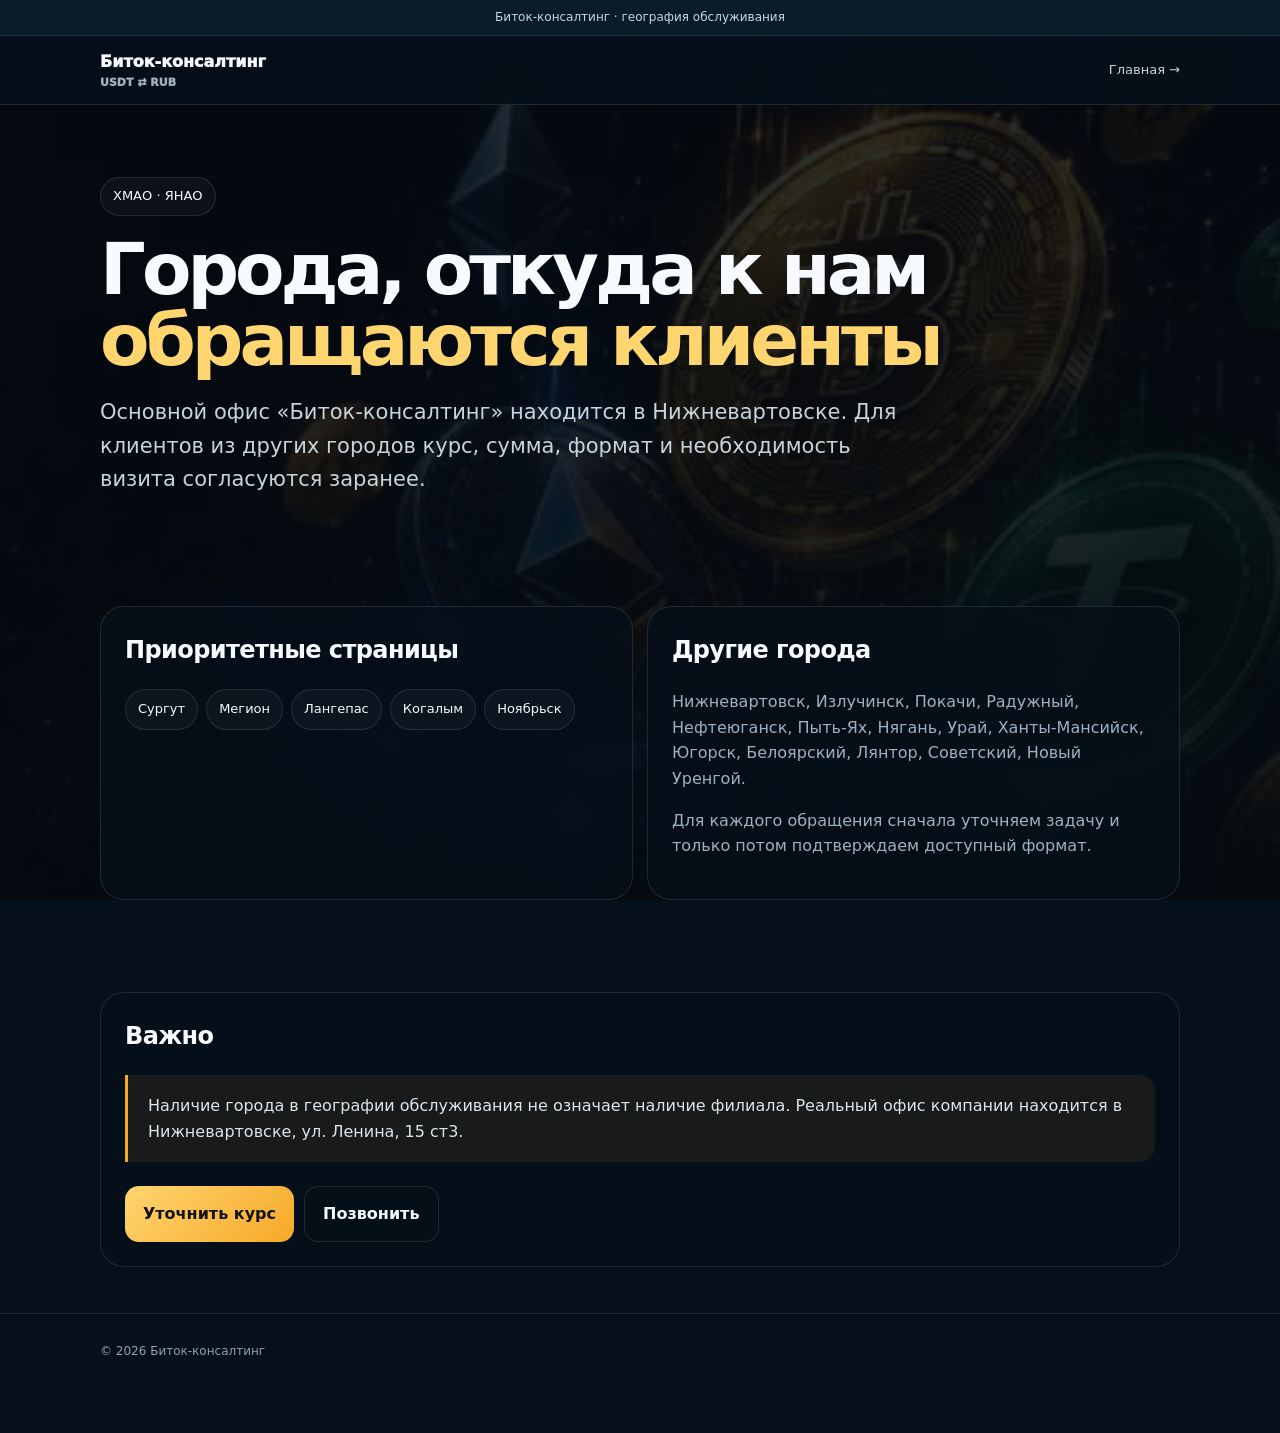
==== cities/index.html @ f804a74f "SEO: publish priority city service pages and hub" ====
<!doctype html><html lang="ru"><head><meta charset="utf-8"><meta name="viewport" content="width=device-width,initial-scale=1"><title>Города обслуживания — Биток-консалтинг</title><meta name="description" content="География работы Биток-консалтинг: Нижневартовск, Мегион, Сургут, Лангепас, Когалым, Ноябрьск и другие города ХМАО и ЯНАО."><meta name="robots" content="index,follow"><link rel="canonical" href="https://bitok-consulting.github.io/cities/"><link rel="stylesheet" href="/assets/city-pages.css"><link rel="icon" href="/favicon.svg" type="image/svg+xml"></head><body><div class="top">Биток-консалтинг · география обслуживания</div><nav class="nav"><div class="wrap navin"><a class="brand" href="/">Биток-консалтинг<small>USDT ⇄ RUB</small></a><a class="back" href="/">Главная →</a></div></nav><main><div class="wrap hero"><span class="eyebrow">ХМАО · ЯНАО</span><h1>Города, откуда к нам <span class="gold">обращаются клиенты</span></h1><p class="lead">Основной офис «Биток-консалтинг» находится в Нижневартовске. Для клиентов из других городов курс, сумма, формат и необходимость визита согласуются заранее.</p></div><section><div class="wrap grid"><div class="card"><h2>Приоритетные страницы</h2><div class="cities"><a class="city" href="/surgut/">Сургут</a><a class="city" href="/megion/">Мегион</a><a class="city" href="/langepas/">Лангепас</a><a class="city" href="/kogalym/">Когалым</a><a class="city" href="/noyabrsk/">Ноябрьск</a></div></div><div class="card"><h2>Другие города</h2><p>Нижневартовск, Излучинск, Покачи, Радужный, Нефтеюганск, Пыть-Ях, Нягань, Урай, Ханты-Мансийск, Югорск, Белоярский, Лянтор, Советский, Новый Уренгой.</p><p>Для каждого обращения сначала уточняем задачу и только потом подтверждаем доступный формат.</p></div></div></section><section><div class="wrap card"><h2>Важно</h2><div class="notice">Наличие города в географии обслуживания не означает наличие филиала. Реальный офис компании находится в Нижневартовске, ул. Ленина, 15 ст3.</div><div class="actions"><a class="btn primary" href="https://wa.me/79048701122" target="_blank" rel="noopener">Уточнить курс</a><a class="btn" href="tel:+79048701122">Позвонить</a></div></div></section></main><footer class="footer"><div class="wrap">© 2026 Биток-консалтинг</div></footer></body></html>
---- assets/city-pages.css ----
:root{--bg:#06101a;--text:#f7fbff;--muted:#9fb1c0;--line:rgba(255,255,255,.11);--gold:#f6a928;--gold2:#ffd56f;--green:#42e2b0;--r:24px}
*{box-sizing:border-box}html{scroll-behavior:smooth}body{margin:0;background:#06101a;color:var(--text);font-family:Inter,system-ui,-apple-system,"Segoe UI",Roboto,Arial,sans-serif;line-height:1.6}
body:before{content:"";position:fixed;inset:0;background:linear-gradient(rgba(5,10,16,.82),rgba(5,10,16,.94)),url("/assets/crypto-bg.svg") center/cover no-repeat;z-index:-1}
a{color:inherit;text-decoration:none}.wrap{width:min(1080px,calc(100% - 30px));margin:auto}.top{padding:8px 12px;text-align:center;font-size:12px;color:#cbd7df;border-bottom:1px solid var(--line);background:#0b1b28}.nav{position:sticky;top:0;z-index:20;background:rgba(6,16,26,.9);backdrop-filter:blur(15px);border-bottom:1px solid var(--line)}.navin{height:68px;display:flex;align-items:center;justify-content:space-between;gap:18px}.brand{font-weight:950}.brand small{display:block;color:var(--muted);font-size:11px}.back{font-size:13px;color:#c8d5de}
.hero{padding:72px 0 42px}.eyebrow{display:inline-block;padding:8px 12px;border:1px solid var(--line);border-radius:999px;background:rgba(255,255,255,.035);font-size:13px}.hero h1{font-size:clamp(42px,6vw,72px);line-height:.98;letter-spacing:-.055em;margin:18px 0}.gold{color:var(--gold2)}.lead{max-width:820px;color:#c8d4dc;font-size:clamp(17px,2vw,21px)}.actions{display:flex;gap:10px;flex-wrap:wrap;margin-top:24px}.btn{display:inline-flex;justify-content:center;align-items:center;padding:14px 18px;border:1px solid var(--line);border-radius:14px;background:rgba(6,16,26,.72);font-weight:900}.btn.primary{border:0;background:linear-gradient(135deg,var(--gold2),var(--gold));color:#111}
section{padding:46px 0}.grid{display:grid;grid-template-columns:1fr 1fr;gap:14px}.card{padding:24px;border:1px solid var(--line);border-radius:var(--r);background:rgba(6,16,26,.78);backdrop-filter:blur(8px)}.card h2,.card h3{margin-top:0;letter-spacing:-.025em}.card p{color:var(--muted)}.facts{display:grid;grid-template-columns:repeat(3,1fr);gap:12px}.fact{padding:20px;border:1px solid var(--line);border-radius:20px;background:rgba(255,255,255,.03)}.fact b{display:block;font-size:20px}.fact span{color:var(--muted);font-size:13px}.steps{display:grid;grid-template-columns:repeat(4,1fr);gap:10px}.step{padding:20px;border:1px solid var(--line);border-radius:20px;background:rgba(255,255,255,.025)}.num{color:var(--gold2);font-weight:950}.step b{display:block;margin:8px 0}.step span{color:var(--muted);font-size:13px}.faq{display:grid;grid-template-columns:1fr 1fr;gap:10px}.faq .card{padding:20px}.cities{display:flex;flex-wrap:wrap;gap:8px}.city{padding:9px 12px;border:1px solid var(--line);border-radius:999px;background:rgba(255,255,255,.03);font-size:13px}.city.active{background:rgba(246,169,40,.12);border-color:rgba(246,169,40,.35);color:var(--gold2)}
.notice{padding:18px 20px;border-left:3px solid var(--gold);background:rgba(246,169,40,.08);border-radius:0 16px 16px 0;color:#dce6ec}.footer{padding:28px 0 72px;border-top:1px solid var(--line);color:#8ea0ad;font-size:12px}
@media(max-width:760px){.grid,.facts,.steps,.faq{grid-template-columns:1fr}.navin{height:62px}.hero{padding-top:42px}}
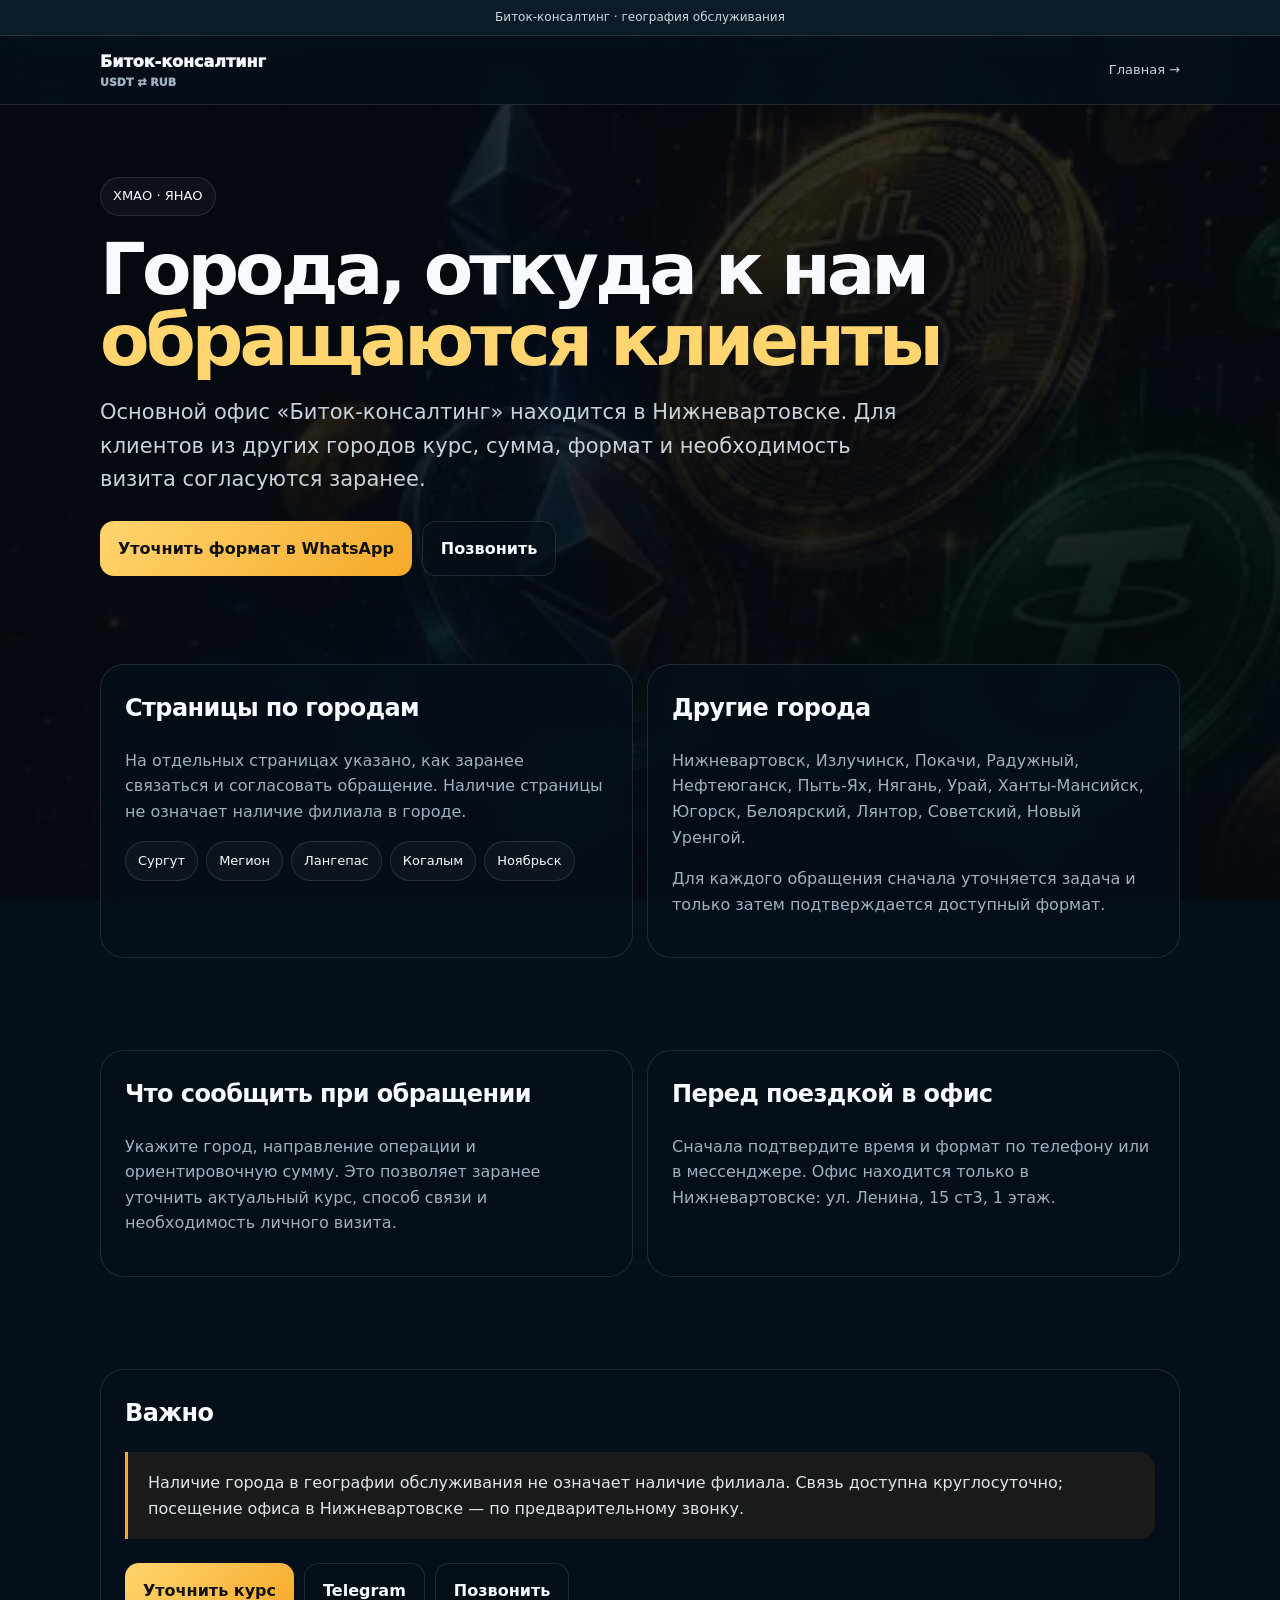
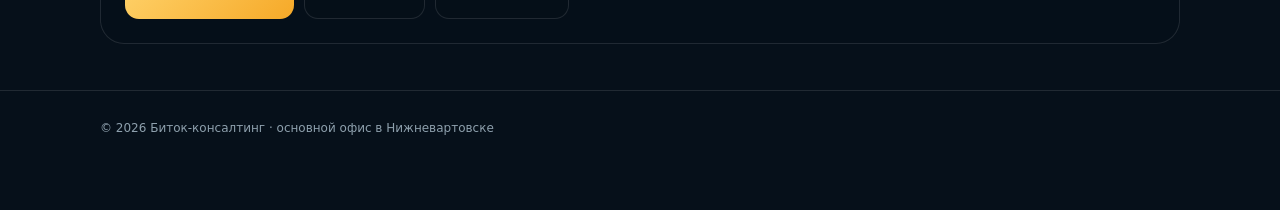
==== commit 9972a090: "SEO cleanup after qiaomu audit" ====
--- a/cities/index.html
+++ b/cities/index.html
@@ -1 +1,84 @@
-<!doctype html><html lang="ru"><head><meta charset="utf-8"><meta name="viewport" content="width=device-width,initial-scale=1"><title>Города обслуживания — Биток-консалтинг</title><meta name="description" content="География работы Биток-консалтинг: Нижневартовск, Мегион, Сургут, Лангепас, Когалым, Ноябрьск и другие города ХМАО и ЯНАО."><meta name="robots" content="index,follow"><link rel="canonical" href="https://bitok-consulting.github.io/cities/"><link rel="stylesheet" href="/assets/city-pages.css"><link rel="icon" href="/favicon.svg" type="image/svg+xml"></head><body><div class="top">Биток-консалтинг · география обслуживания</div><nav class="nav"><div class="wrap navin"><a class="brand" href="/">Биток-консалтинг<small>USDT ⇄ RUB</small></a><a class="back" href="/">Главная →</a></div></nav><main><div class="wrap hero"><span class="eyebrow">ХМАО · ЯНАО</span><h1>Города, откуда к нам <span class="gold">обращаются клиенты</span></h1><p class="lead">Основной офис «Биток-консалтинг» находится в Нижневартовске. Для клиентов из других городов курс, сумма, формат и необходимость визита согласуются заранее.</p></div><section><div class="wrap grid"><div class="card"><h2>Приоритетные страницы</h2><div class="cities"><a class="city" href="/surgut/">Сургут</a><a class="city" href="/megion/">Мегион</a><a class="city" href="/langepas/">Лангепас</a><a class="city" href="/kogalym/">Когалым</a><a class="city" href="/noyabrsk/">Ноябрьск</a></div></div><div class="card"><h2>Другие города</h2><p>Нижневартовск, Излучинск, Покачи, Радужный, Нефтеюганск, Пыть-Ях, Нягань, Урай, Ханты-Мансийск, Югорск, Белоярский, Лянтор, Советский, Новый Уренгой.</p><p>Для каждого обращения сначала уточняем задачу и только потом подтверждаем доступный формат.</p></div></div></section><section><div class="wrap card"><h2>Важно</h2><div class="notice">Наличие города в географии обслуживания не означает наличие филиала. Реальный офис компании находится в Нижневартовске, ул. Ленина, 15 ст3.</div><div class="actions"><a class="btn primary" href="https://wa.me/79048701122" target="_blank" rel="noopener">Уточнить курс</a><a class="btn" href="tel:+79048701122">Позвонить</a></div></div></section></main><footer class="footer"><div class="wrap">© 2026 Биток-консалтинг</div></footer></body></html>+<!doctype html>
+<html lang="ru">
+<head>
+<meta charset="utf-8">
+<meta name="viewport" content="width=device-width,initial-scale=1">
+<title>Города обслуживания — Биток-консалтинг</title>
+<meta name="description" content="География работы Биток-консалтинг: Нижневартовск, Мегион, Сургут, Лангепас, Когалым, Ноябрьск и другие города ХМАО и ЯНАО.">
+<meta name="robots" content="index,follow,max-image-preview:large">
+<meta name="theme-color" content="#06101a">
+<link rel="canonical" href="https://bitok-consulting.github.io/cities/">
+<meta property="og:type" content="website">
+<meta property="og:locale" content="ru_RU">
+<meta property="og:site_name" content="Биток-консалтинг">
+<meta property="og:title" content="Города обслуживания — Биток-консалтинг">
+<meta property="og:description" content="Как связаться и согласовать формат обращения клиентам из городов ХМАО и ЯНАО. Основной офис находится в Нижневартовске.">
+<meta property="og:url" content="https://bitok-consulting.github.io/cities/">
+<meta property="og:image" content="https://bitok-consulting.github.io/assets/social-preview.png">
+<meta property="og:image:width" content="1200">
+<meta property="og:image:height" content="630">
+<meta property="og:image:alt" content="Биток-консалтинг — обмен USDT на рубли">
+<meta name="twitter:card" content="summary_large_image">
+<meta name="twitter:title" content="Города обслуживания — Биток-консалтинг">
+<meta name="twitter:description" content="География обращений и порядок связи с Биток-консалтинг.">
+<meta name="twitter:image" content="https://bitok-consulting.github.io/assets/social-preview.png">
+<link rel="stylesheet" href="/assets/city-pages.css">
+<link rel="icon" href="/favicon.svg" type="image/svg+xml">
+<script type="application/ld+json">
+{
+  "@context": "https://schema.org",
+  "@graph": [
+    {
+      "@type": "WebPage",
+      "@id": "https://bitok-consulting.github.io/cities/#page",
+      "url": "https://bitok-consulting.github.io/cities/",
+      "name": "Города обслуживания — Биток-консалтинг",
+      "description": "География обращений клиентов и порядок предварительного согласования формата работы.",
+      "inLanguage": "ru-RU"
+    },
+    {
+      "@type": "ItemList",
+      "@id": "https://bitok-consulting.github.io/cities/#priority-cities",
+      "name": "Страницы для клиентов из городов",
+      "itemListElement": [
+        {"@type":"ListItem","position":1,"name":"Сургут","url":"https://bitok-consulting.github.io/surgut/"},
+        {"@type":"ListItem","position":2,"name":"Мегион","url":"https://bitok-consulting.github.io/megion/"},
+        {"@type":"ListItem","position":3,"name":"Лангепас","url":"https://bitok-consulting.github.io/langepas/"},
+        {"@type":"ListItem","position":4,"name":"Когалым","url":"https://bitok-consulting.github.io/kogalym/"},
+        {"@type":"ListItem","position":5,"name":"Ноябрьск","url":"https://bitok-consulting.github.io/noyabrsk/"}
+      ]
+    },
+    {
+      "@type": "BreadcrumbList",
+      "itemListElement": [
+        {"@type":"ListItem","position":1,"name":"Биток-консалтинг","item":"https://bitok-consulting.github.io/"},
+        {"@type":"ListItem","position":2,"name":"Города обслуживания","item":"https://bitok-consulting.github.io/cities/"}
+      ]
+    }
+  ]
+}
+</script>
+</head>
+<body>
+<div class="top">Биток-консалтинг · география обслуживания</div>
+<nav class="nav"><div class="wrap navin"><a class="brand" href="/">Биток-консалтинг<small>USDT ⇄ RUB</small></a><a class="back" href="/">Главная →</a></div></nav>
+<main>
+<div class="wrap hero">
+  <span class="eyebrow">ХМАО · ЯНАО</span>
+  <h1>Города, откуда к нам <span class="gold">обращаются клиенты</span></h1>
+  <p class="lead">Основной офис «Биток-консалтинг» находится в Нижневартовске. Для клиентов из других городов курс, сумма, формат и необходимость визита согласуются заранее.</p>
+  <div class="actions"><a class="btn primary" href="https://wa.me/79048701122" target="_blank" rel="noopener">Уточнить формат в WhatsApp</a><a class="btn" href="tel:+79048701122">Позвонить</a></div>
+</div>
+<section><div class="wrap grid">
+  <div class="card"><h2>Страницы по городам</h2><p>На отдельных страницах указано, как заранее связаться и согласовать обращение. Наличие страницы не означает наличие филиала в городе.</p><div class="cities"><a class="city" href="/surgut/">Сургут</a><a class="city" href="/megion/">Мегион</a><a class="city" href="/langepas/">Лангепас</a><a class="city" href="/kogalym/">Когалым</a><a class="city" href="/noyabrsk/">Ноябрьск</a></div></div>
+  <div class="card"><h2>Другие города</h2><p>Нижневартовск, Излучинск, Покачи, Радужный, Нефтеюганск, Пыть-Ях, Нягань, Урай, Ханты-Мансийск, Югорск, Белоярский, Лянтор, Советский, Новый Уренгой.</p><p>Для каждого обращения сначала уточняется задача и только затем подтверждается доступный формат.</p></div>
+</div></section>
+<section><div class="wrap grid">
+  <div class="card"><h2>Что сообщить при обращении</h2><p>Укажите город, направление операции и ориентировочную сумму. Это позволяет заранее уточнить актуальный курс, способ связи и необходимость личного визита.</p></div>
+  <div class="card"><h2>Перед поездкой в офис</h2><p>Сначала подтвердите время и формат по телефону или в мессенджере. Офис находится только в Нижневартовске: ул. Ленина, 15 ст3, 1 этаж.</p></div>
+</div></section>
+<section><div class="wrap card"><h2>Важно</h2><div class="notice">Наличие города в географии обслуживания не означает наличие филиала. Связь доступна круглосуточно; посещение офиса в Нижневартовске — по предварительному звонку.</div><div class="actions"><a class="btn primary" href="https://wa.me/79048701122" target="_blank" rel="noopener">Уточнить курс</a><a class="btn" href="https://t.me/RECOINRECOIN" target="_blank" rel="noopener">Telegram</a><a class="btn" href="tel:+79048701122">Позвонить</a></div></div></section>
+</main>
+<footer class="footer"><div class="wrap">© 2026 Биток-консалтинг · основной офис в Нижневартовске</div></footer>
+</body>
+</html>
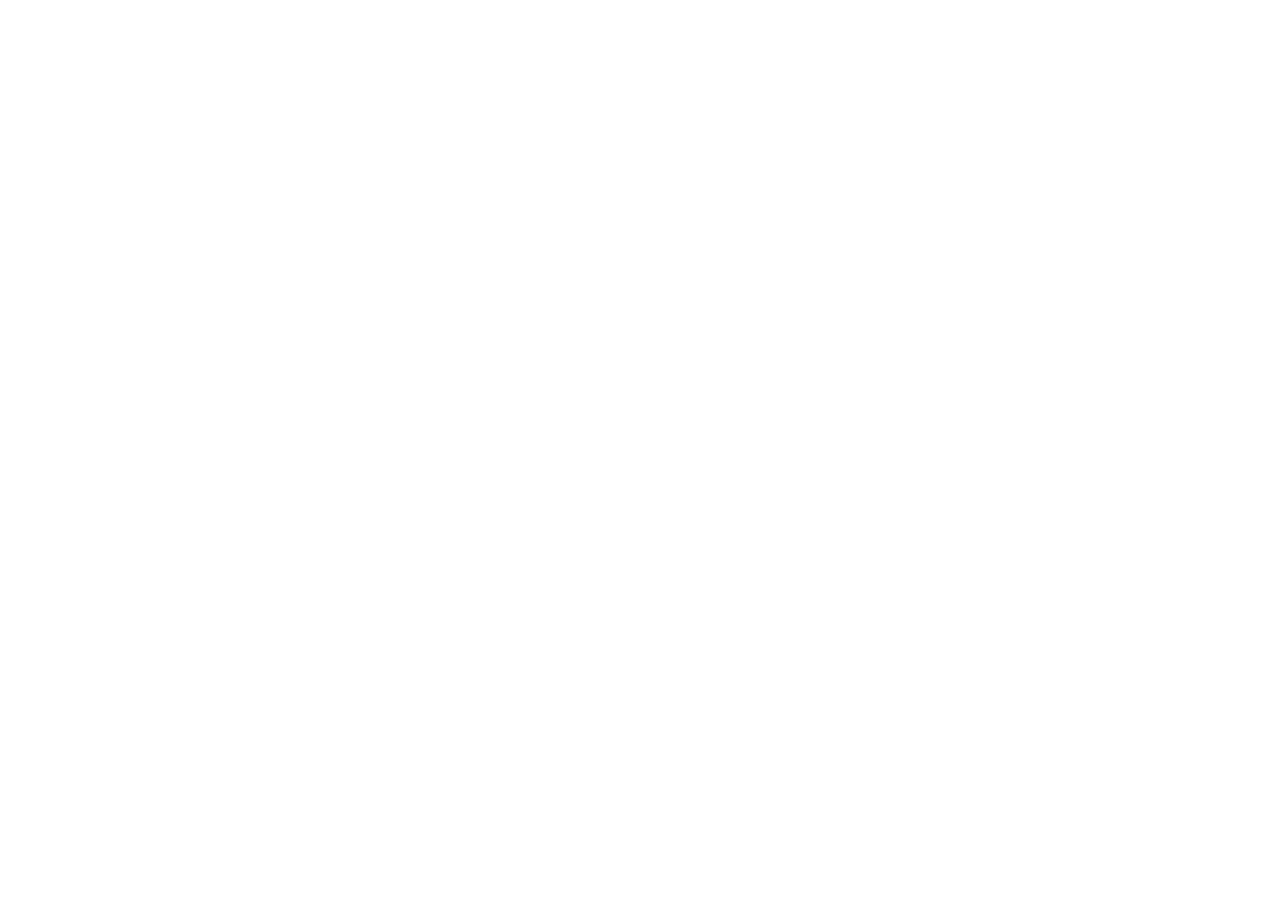
==== commit cdf29a8e: "Redirect cities page to new domain" ====
--- a/cities/index.html
+++ b/cities/index.html
@@ -1,84 +1,14 @@
 <!doctype html>
 <html lang="ru">
 <head>
-<meta charset="utf-8">
-<meta name="viewport" content="width=device-width,initial-scale=1">
-<title>Города обслуживания — Биток-консалтинг</title>
-<meta name="description" content="География работы Биток-консалтинг: Нижневартовск, Мегион, Сургут, Лангепас, Когалым, Ноябрьск и другие города ХМАО и ЯНАО.">
-<meta name="robots" content="index,follow,max-image-preview:large">
-<meta name="theme-color" content="#06101a">
-<link rel="canonical" href="https://bitok-consulting.github.io/cities/">
-<meta property="og:type" content="website">
-<meta property="og:locale" content="ru_RU">
-<meta property="og:site_name" content="Биток-консалтинг">
-<meta property="og:title" content="Города обслуживания — Биток-консалтинг">
-<meta property="og:description" content="Как связаться и согласовать формат обращения клиентам из городов ХМАО и ЯНАО. Основной офис находится в Нижневартовске.">
-<meta property="og:url" content="https://bitok-consulting.github.io/cities/">
-<meta property="og:image" content="https://bitok-consulting.github.io/assets/social-preview.png">
-<meta property="og:image:width" content="1200">
-<meta property="og:image:height" content="630">
-<meta property="og:image:alt" content="Биток-консалтинг — обмен USDT на рубли">
-<meta name="twitter:card" content="summary_large_image">
-<meta name="twitter:title" content="Города обслуживания — Биток-консалтинг">
-<meta name="twitter:description" content="География обращений и порядок связи с Биток-консалтинг.">
-<meta name="twitter:image" content="https://bitok-consulting.github.io/assets/social-preview.png">
-<link rel="stylesheet" href="/assets/city-pages.css">
-<link rel="icon" href="/favicon.svg" type="image/svg+xml">
-<script type="application/ld+json">
-{
-  "@context": "https://schema.org",
-  "@graph": [
-    {
-      "@type": "WebPage",
-      "@id": "https://bitok-consulting.github.io/cities/#page",
-      "url": "https://bitok-consulting.github.io/cities/",
-      "name": "Города обслуживания — Биток-консалтинг",
-      "description": "География обращений клиентов и порядок предварительного согласования формата работы.",
-      "inLanguage": "ru-RU"
-    },
-    {
-      "@type": "ItemList",
-      "@id": "https://bitok-consulting.github.io/cities/#priority-cities",
-      "name": "Страницы для клиентов из городов",
-      "itemListElement": [
-        {"@type":"ListItem","position":1,"name":"Сургут","url":"https://bitok-consulting.github.io/surgut/"},
-        {"@type":"ListItem","position":2,"name":"Мегион","url":"https://bitok-consulting.github.io/megion/"},
-        {"@type":"ListItem","position":3,"name":"Лангепас","url":"https://bitok-consulting.github.io/langepas/"},
-        {"@type":"ListItem","position":4,"name":"Когалым","url":"https://bitok-consulting.github.io/kogalym/"},
-        {"@type":"ListItem","position":5,"name":"Ноябрьск","url":"https://bitok-consulting.github.io/noyabrsk/"}
-      ]
-    },
-    {
-      "@type": "BreadcrumbList",
-      "itemListElement": [
-        {"@type":"ListItem","position":1,"name":"Биток-консалтинг","item":"https://bitok-consulting.github.io/"},
-        {"@type":"ListItem","position":2,"name":"Города обслуживания","item":"https://bitok-consulting.github.io/cities/"}
-      ]
-    }
-  ]
-}
-</script>
+  <meta charset="utf-8">
+  <meta name="viewport" content="width=device-width,initial-scale=1">
+  <title>Сайт переехал — Биток-консалтинг</title>
+  <link rel="canonical" href="https://bitok-konsalding.ru/cities/">
+  <meta http-equiv="refresh" content="0; url=https://bitok-konsalding.ru/cities/">
+  <script>location.replace('https://bitok-konsalding.ru/cities/' + location.search + location.hash);</script>
 </head>
 <body>
-<div class="top">Биток-консалтинг · география обслуживания</div>
-<nav class="nav"><div class="wrap navin"><a class="brand" href="/">Биток-консалтинг<small>USDT ⇄ RUB</small></a><a class="back" href="/">Главная →</a></div></nav>
-<main>
-<div class="wrap hero">
-  <span class="eyebrow">ХМАО · ЯНАО</span>
-  <h1>Города, откуда к нам <span class="gold">обращаются клиенты</span></h1>
-  <p class="lead">Основной офис «Биток-консалтинг» находится в Нижневартовске. Для клиентов из других городов курс, сумма, формат и необходимость визита согласуются заранее.</p>
-  <div class="actions"><a class="btn primary" href="https://wa.me/79048701122" target="_blank" rel="noopener">Уточнить формат в WhatsApp</a><a class="btn" href="tel:+79048701122">Позвонить</a></div>
-</div>
-<section><div class="wrap grid">
-  <div class="card"><h2>Страницы по городам</h2><p>На отдельных страницах указано, как заранее связаться и согласовать обращение. Наличие страницы не означает наличие филиала в городе.</p><div class="cities"><a class="city" href="/surgut/">Сургут</a><a class="city" href="/megion/">Мегион</a><a class="city" href="/langepas/">Лангепас</a><a class="city" href="/kogalym/">Когалым</a><a class="city" href="/noyabrsk/">Ноябрьск</a></div></div>
-  <div class="card"><h2>Другие города</h2><p>Нижневартовск, Излучинск, Покачи, Радужный, Нефтеюганск, Пыть-Ях, Нягань, Урай, Ханты-Мансийск, Югорск, Белоярский, Лянтор, Советский, Новый Уренгой.</p><p>Для каждого обращения сначала уточняется задача и только затем подтверждается доступный формат.</p></div>
-</div></section>
-<section><div class="wrap grid">
-  <div class="card"><h2>Что сообщить при обращении</h2><p>Укажите город, направление операции и ориентировочную сумму. Это позволяет заранее уточнить актуальный курс, способ связи и необходимость личного визита.</p></div>
-  <div class="card"><h2>Перед поездкой в офис</h2><p>Сначала подтвердите время и формат по телефону или в мессенджере. Офис находится только в Нижневартовске: ул. Ленина, 15 ст3, 1 этаж.</p></div>
-</div></section>
-<section><div class="wrap card"><h2>Важно</h2><div class="notice">Наличие города в географии обслуживания не означает наличие филиала. Связь доступна круглосуточно; посещение офиса в Нижневартовске — по предварительному звонку.</div><div class="actions"><a class="btn primary" href="https://wa.me/79048701122" target="_blank" rel="noopener">Уточнить курс</a><a class="btn" href="https://t.me/RECOINRECOIN" target="_blank" rel="noopener">Telegram</a><a class="btn" href="tel:+79048701122">Позвонить</a></div></div></section>
-</main>
-<footer class="footer"><div class="wrap">© 2026 Биток-консалтинг · основной офис в Нижневартовске</div></footer>
+  <p>Страница переехала на <a href="https://bitok-konsalding.ru/cities/">bitok-konsalding.ru/cities/</a>.</p>
 </body>
 </html>
